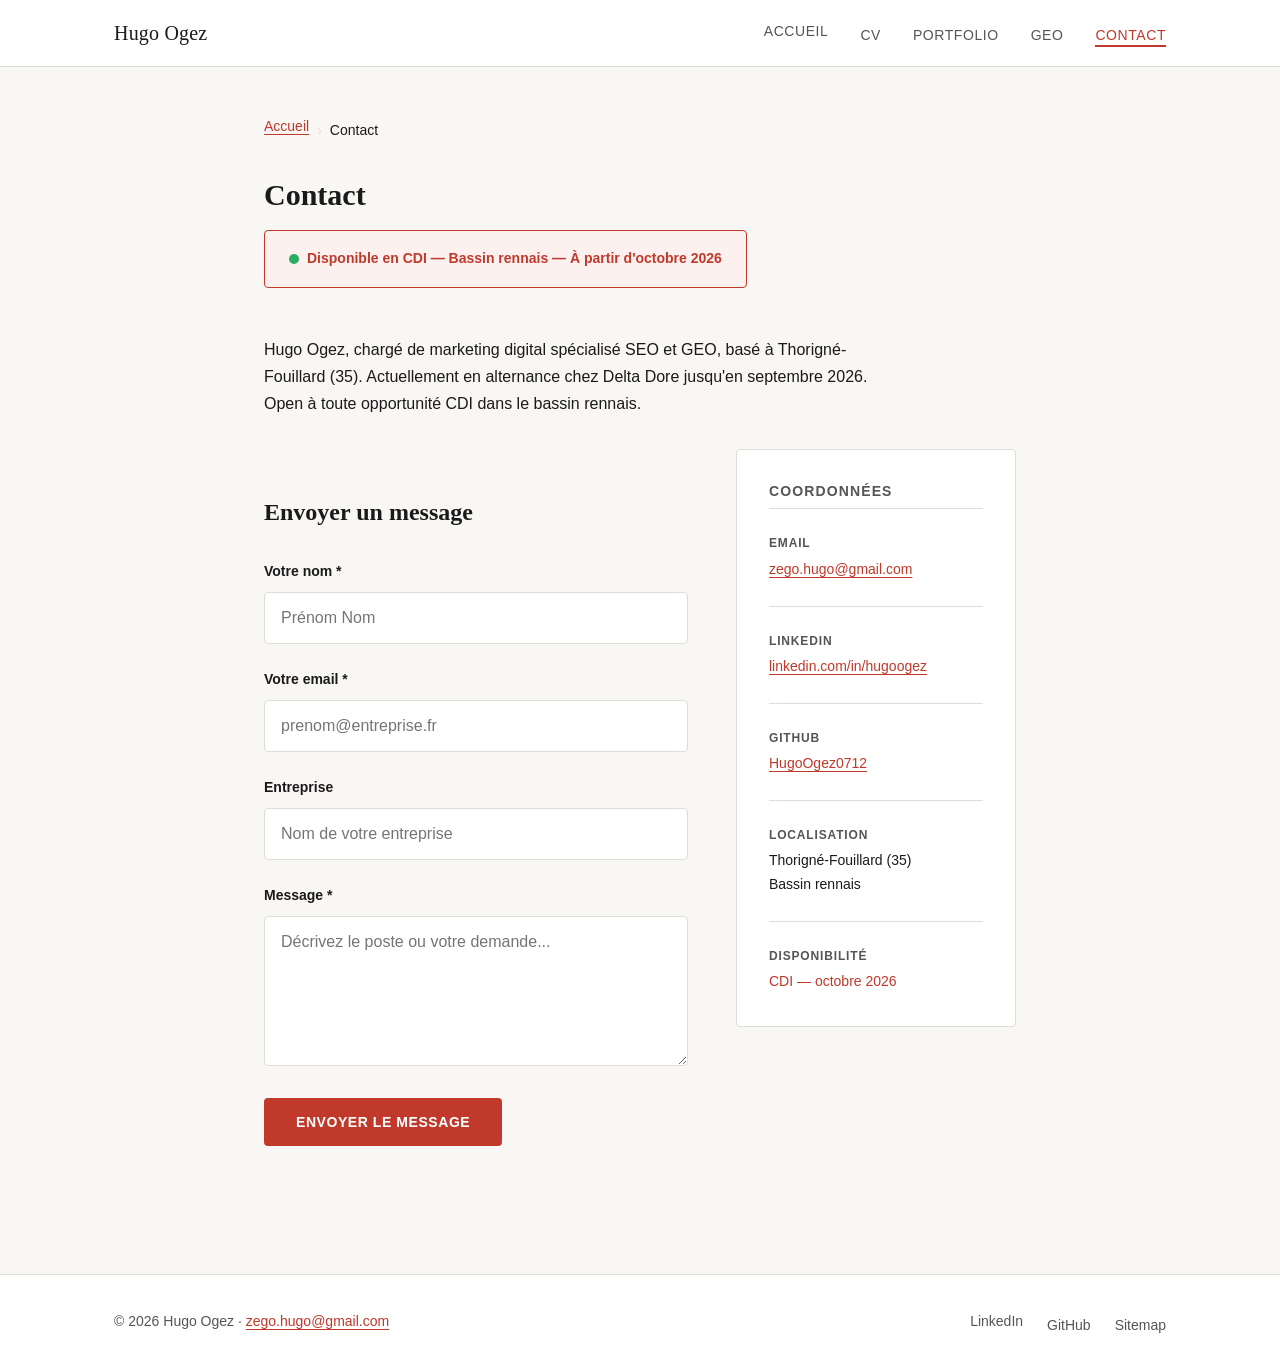
==== contact.html @ 4b35f0ff "Initial commit — portfolio Hugo Ogez" ====
<!DOCTYPE html>
<html lang="fr">

<head>
  <!-- ============================================================
       META ESSENTIELS
       ============================================================ -->
  <meta charset="UTF-8">
  <meta name="viewport" content="width=device-width, initial-scale=1.0">

  <!-- Title : 55 caractères -->
  <title>Contact — Hugo Ogez, disponible en CDI à Rennes 2026</title>

  <!-- Meta description : 157 caractères -->
  <meta name="description" content="Contacter Hugo Ogez, chargé de marketing digital SEO à Rennes. Disponible en CDI dans le bassin rennais à partir d'octobre 2026. Email, LinkedIn, formulaire.">

  <link rel="canonical" href="https://hugoogez.fr/contact.html">

  <!-- Open Graph -->
  <meta property="og:type"        content="website">
  <meta property="og:url"         content="https://hugoogez.fr/contact.html">
  <meta property="og:locale"      content="fr_FR">
  <meta property="og:site_name"   content="Hugo Ogez">
  <meta property="og:title"       content="Contact — Hugo Ogez, disponible en CDI à Rennes 2026">
  <meta property="og:description" content="Contacter Hugo Ogez, chargé de marketing digital SEO à Rennes. Disponible en CDI dans le bassin rennais à partir d'octobre 2026.">

  <!-- Twitter Card -->
  <meta name="twitter:card"        content="summary">
  <meta name="twitter:title"       content="Contact — Hugo Ogez, disponible en CDI à Rennes 2026">
  <meta name="twitter:description" content="Contacter Hugo Ogez, chargé de marketing digital SEO à Rennes. Disponible en CDI dans le bassin rennais à partir d'octobre 2026.">

  <link rel="stylesheet" href="style.css">

  <!-- Styles spécifiques à la page contact -->
  <style>
    /* Mise en page deux colonnes : formulaire + infos directes */
    .contact-grille {
      display: grid;
      grid-template-columns: 1fr 280px;
      gap: var(--espace-2xl);
      align-items: start;
      margin-top: var(--espace-xl);
    }

    /* Colonne d'informations directes */
    .contact-infos {
      background-color: var(--couleur-blanc);
      border:           1px solid var(--couleur-bordure);
      border-radius:    var(--rayon);
      padding:          var(--espace-xl);
    }

    .contact-infos h2 {
      font-size:      var(--taille-sm);
      font-family:    var(--police-sans);
      text-transform: uppercase;
      letter-spacing: 0.08em;
      color:          var(--couleur-texte-doux);
      margin-top:     0;
      margin-bottom:  var(--espace-lg);
      padding-bottom: var(--espace-sm);
      border-bottom:  1px solid var(--couleur-bordure);
    }

    .contact-lien {
      display:       flex;
      flex-direction: column;
      gap:           var(--espace-xs);
      margin-bottom: var(--espace-lg);
      padding-bottom: var(--espace-lg);
      border-bottom: 1px solid var(--couleur-bordure);
    }

    .contact-lien:last-child {
      border-bottom:  none;
      margin-bottom:  0;
      padding-bottom: 0;
    }

    .contact-lien__label {
      font-size:   var(--taille-xs);
      font-weight: 700;
      text-transform: uppercase;
      letter-spacing: 0.07em;
      color:       var(--couleur-texte-doux);
    }

    .contact-lien__valeur {
      font-size:   var(--taille-sm);
      font-weight: 500;
      word-break:  break-all; /* évite le débordement sur mobile */
    }

    /* Encart disponibilité CDI */
    .dispo-badge {
      background-color: var(--couleur-accent-fond);
      border:           1px solid var(--couleur-accent);
      border-radius:    var(--rayon);
      padding:          var(--espace-md) var(--espace-lg);
      margin-bottom:    var(--espace-2xl);
      display:          inline-flex;
      align-items:      center;
      gap:              var(--espace-sm);
    }

    /* Pastille verte "disponible" */
    .dispo-badge::before {
      content:          "";
      display:          inline-block;
      width:            10px;
      height:           10px;
      border-radius:    50%;
      background-color: #27ae60; /* vert — exception à la palette, signification universelle */
      flex-shrink:      0;
    }

    .dispo-badge p {
      font-size:     var(--taille-sm);
      font-weight:   600;
      color:         var(--couleur-accent);
      margin-bottom: 0;
      max-width:     none;
    }

    /* Responsive : une colonne sur mobile */
    @media (max-width: 700px) {
      .contact-grille {
        grid-template-columns: 1fr;
      }

      /* Sur mobile, les infos passent avant le formulaire */
      .contact-infos {
        order: -1;
      }
    }
  </style>

  <!-- ============================================================
       DONNÉES STRUCTURÉES JSON-LD
       - WebPage + BreadcrumbList
       - ContactPage : schema spécifique aux pages de contact
       ============================================================ -->
  <script type="application/ld+json">
  {
    "@context": "https://schema.org",
    "@graph": [
      {
        "@type": "ContactPage",
        "@id": "https://hugoogez.fr/contact.html#webpage",
        "url": "https://hugoogez.fr/contact.html",
        "name": "Contact — Hugo Ogez",
        "description": "Page de contact de Hugo Ogez, chargé de marketing digital disponible en CDI à Rennes en octobre 2026.",
        "inLanguage": "fr-FR",
        "isPartOf": {
          "@type": "WebSite",
          "@id": "https://hugoogez.fr/#website",
          "url": "https://hugoogez.fr/",
          "name": "Hugo Ogez"
        },
        "about": {
          "@id": "https://hugoogez.fr/#hugo-ogez"
        },
        "breadcrumb": {
          "@id": "https://hugoogez.fr/contact.html#breadcrumb"
        }
      },
      {
        "@type": "BreadcrumbList",
        "@id": "https://hugoogez.fr/contact.html#breadcrumb",
        "itemListElement": [
          {
            "@type": "ListItem",
            "position": 1,
            "name": "Accueil",
            "item": "https://hugoogez.fr/"
          },
          {
            "@type": "ListItem",
            "position": 2,
            "name": "Contact",
            "item": "https://hugoogez.fr/contact.html"
          }
        ]
      },
      {
        "@type": "Person",
        "@id": "https://hugoogez.fr/#hugo-ogez",
        "name": "Hugo Ogez",
        "email": "zego.hugo@gmail.com",
        "url": "https://hugoogez.fr/",
        "jobTitle": "Chargé de marketing digital — SEO & Contenu",
        "address": {
          "@type": "PostalAddress",
          "addressLocality": "Thorigné-Fouillard",
          "addressRegion": "Ille-et-Vilaine",
          "addressCountry": "FR"
        },
        "sameAs": [
          "https://www.linkedin.com/in/hugoogez/",
          "https://github.com/HugoOgez0712"
        ]
      }
    ]
  }
  </script>

</head>

<body>

  <!-- ============================================================
       EN-TÊTE ET NAVIGATION
       ============================================================ -->
  <header class="site-header" role="banner">
    <div class="conteneur conteneur--large">

      <a href="index.html" class="site-logo" aria-label="Hugo Ogez — accueil">Hugo Ogez</a>

      <button class="menu-toggle" aria-controls="navigation-principale" aria-expanded="false" aria-label="Ouvrir le menu">
        &#9776;
      </button>

      <nav aria-label="Navigation principale">
        <ul class="site-nav" id="navigation-principale" role="list">
          <li><a href="index.html"     >Accueil</a></li>
          <li><a href="cv.html"       >CV</a></li>
          <li><a href="portfolio.html">Portfolio</a></li>
          <li><a href="geo.html"      >GEO</a></li>
          <li><a href="contact.html"   aria-current="page">Contact</a></li>
        </ul>
      </nav>

    </div>
  </header>

  <!-- ============================================================
       CONTENU PRINCIPAL
       ============================================================ -->
  <main class="site-main" id="contenu-principal" role="main">
    <div class="conteneur">

      <!-- Fil d'Ariane -->
      <nav aria-label="Fil d'Ariane">
        <ol style="list-style:none; padding:0; display:flex; gap:var(--espace-sm); font-size:var(--taille-sm); color:var(--couleur-texte-doux); margin-bottom:var(--espace-xl);">
          <li><a href="index.html">Accueil</a></li>
          <li aria-hidden="true" style="color:var(--couleur-bordure);">›</li>
          <li aria-current="page" style="color:var(--couleur-texte);">Contact</li>
        </ol>
      </nav>

      <h1>Contact</h1>

      <!-- Encart disponibilité CDI — info clé visible immédiatement -->
      <div class="dispo-badge" role="note" aria-label="Statut de disponibilité">
        <p>Disponible en CDI — Bassin rennais — À partir d'octobre 2026</p>
      </div>

      <p>
        Hugo Ogez, chargé de marketing digital spécialisé SEO et GEO, basé à
        Thorigné-Fouillard (35). Actuellement en alternance chez Delta Dore
        jusqu'en septembre 2026. Open à toute opportunité CDI dans le bassin rennais.
      </p>

      <!-- Grille formulaire + infos directes -->
      <div class="contact-grille">

        <!-- ==================== FORMULAIRE ==================== -->
        <!-- Compatible Netlify Forms : l'attribut data-netlify="true"
             suffit pour activer la réception des messages sans backend.
             Si hébergé sur GitHub Pages, remplacer par un service tiers
             (Formspree, Web3Forms) en changeant l'action du formulaire. -->
        <section aria-labelledby="titre-formulaire">
          <h2 id="titre-formulaire">Envoyer un message</h2>

          <form
            class="formulaire"
            name="contact"
            method="POST"
            data-netlify="true"
            action="/merci.html"
            aria-label="Formulaire de contact"
          >
            <!-- Champ caché requis par Netlify Forms -->
            <input type="hidden" name="form-name" value="contact">

            <div class="formulaire__groupe">
              <label for="nom">Votre nom <span aria-hidden="true">*</span></label>
              <input
                type="text"
                id="nom"
                name="nom"
                autocomplete="name"
                required
                aria-required="true"
                placeholder="Prénom Nom"
              >
            </div>

            <div class="formulaire__groupe">
              <label for="email">Votre email <span aria-hidden="true">*</span></label>
              <input
                type="email"
                id="email"
                name="email"
                autocomplete="email"
                required
                aria-required="true"
                placeholder="prenom@entreprise.fr"
              >
            </div>

            <div class="formulaire__groupe">
              <label for="entreprise">Entreprise</label>
              <input
                type="text"
                id="entreprise"
                name="entreprise"
                autocomplete="organization"
                placeholder="Nom de votre entreprise"
              >
            </div>

            <div class="formulaire__groupe">
              <label for="message">Message <span aria-hidden="true">*</span></label>
              <textarea
                id="message"
                name="message"
                required
                aria-required="true"
                placeholder="Décrivez le poste ou votre demande..."
              ></textarea>
            </div>

            <!-- Honeypot anti-spam Netlify : champ invisible pour les humains -->
            <div style="display:none;" aria-hidden="true">
              <label>Ne pas remplir : <input name="bot-field"></label>
            </div>

            <button type="submit" class="bouton">Envoyer le message</button>

          </form>
        </section>

        <!-- ==================== INFOS DIRECTES ==================== -->
        <aside class="contact-infos" aria-label="Coordonnées directes">
          <h2>Coordonnées</h2>

          <div class="contact-lien">
            <span class="contact-lien__label">Email</span>
            <span class="contact-lien__valeur">
              <a href="mailto:zego.hugo@gmail.com">zego.hugo@gmail.com</a>
            </span>
          </div>

          <div class="contact-lien">
            <span class="contact-lien__label">LinkedIn</span>
            <span class="contact-lien__valeur">
              <a href="https://www.linkedin.com/in/hugoogez/" target="_blank" rel="noopener noreferrer">
                linkedin.com/in/hugoogez
              </a>
            </span>
          </div>

          <div class="contact-lien">
            <span class="contact-lien__label">GitHub</span>
            <span class="contact-lien__valeur">
              <a href="https://github.com/HugoOgez0712" target="_blank" rel="noopener noreferrer">
                HugoOgez0712
              </a>
            </span>
          </div>

          <div class="contact-lien">
            <span class="contact-lien__label">Localisation</span>
            <span class="contact-lien__valeur">Thorigné-Fouillard (35)<br>Bassin rennais</span>
          </div>

          <div class="contact-lien">
            <span class="contact-lien__label">Disponibilité</span>
            <span class="contact-lien__valeur" style="color:var(--couleur-accent);">CDI — octobre 2026</span>
          </div>

        </aside>

      </div><!-- /contact-grille -->

    </div><!-- /conteneur -->
  </main>

  <!-- ============================================================
       PIED DE PAGE
       ============================================================ -->
  <footer class="site-footer" role="contentinfo">
    <div class="conteneur conteneur--large">

      <p>
        &copy; <time datetime="2026">2026</time> Hugo Ogez ·
        <a href="mailto:zego.hugo@gmail.com">zego.hugo@gmail.com</a>
      </p>

      <ul class="footer-liens" role="list">
        <li><a href="https://www.linkedin.com/in/hugoogez/"  target="_blank" rel="noopener noreferrer">LinkedIn</a></li>
        <li><a href="https://github.com/HugoOgez0712"        target="_blank" rel="noopener noreferrer">GitHub</a></li>
        <li><a href="sitemap.xml">Sitemap</a></li>
      </ul>

    </div>
  </footer>

  <!-- Menu mobile -->
  <script>
    var boutonMenu = document.querySelector('.menu-toggle');
    var navMenu    = document.querySelector('.site-nav');

    boutonMenu.addEventListener('click', function () {
      var estOuvert = navMenu.classList.toggle('est-ouvert');
      boutonMenu.setAttribute('aria-expanded', estOuvert);
    });
  </script>

</body>
</html>
---- style.css ----
/* ============================================================
   style.css — Hugo Ogez Portfolio
   Feuille de styles commune à toutes les pages
   Mobile-first, CSS custom properties, zéro framework
   ============================================================ */


/* ------------------------------------------------------------
   1. VARIABLES (Custom Properties)
   Modifier ces valeurs suffit pour changer tout le design
   ------------------------------------------------------------ */

:root {
  /* Palette */
  --couleur-fond:        #f9f7f4;   /* blanc cassé chaud — moins agressif que #fff */
  --couleur-texte:       #1a1a1a;   /* noir doux — meilleur contraste que #000 pur */
  --couleur-texte-doux:  #555555;   /* gris moyen — pour le texte secondaire */
  --couleur-accent:      #c0392b;   /* rouge brique — couleur unique du site */
  --couleur-accent-fond: #fdf1f0;   /* rouge très pâle — fond des éléments mis en avant */
  --couleur-bordure:     #e0ddd8;   /* gris chaud — séparateurs, bordures */
  --couleur-blanc:       #ffffff;

  /* Typographie — polices système uniquement, zéro Google Fonts */
  --police-serif:   Georgia, 'Times New Roman', serif;
  --police-sans:    -apple-system, BlinkMacSystemFont, 'Segoe UI', Helvetica, Arial, sans-serif;
  --police-mono:    'Courier New', Courier, monospace;

  /* Tailles de police (échelle modulaire × 1.25) */
  --taille-xs:   0.75rem;   /*  12px */
  --taille-sm:   0.875rem;  /*  14px */
  --taille-base: 1rem;      /*  16px */
  --taille-md:   1.125rem;  /*  18px */
  --taille-lg:   1.25rem;   /*  20px */
  --taille-xl:   1.5rem;    /*  24px */
  --taille-2xl:  1.875rem;  /*  30px */
  --taille-3xl:  2.25rem;   /*  36px */

  /* Espacements */
  --espace-xs:  0.25rem;  /*  4px */
  --espace-sm:  0.5rem;   /*  8px */
  --espace-md:  1rem;     /* 16px */
  --espace-lg:  1.5rem;   /* 24px */
  --espace-xl:  2rem;     /* 32px */
  --espace-2xl: 3rem;     /* 48px */
  --espace-3xl: 4rem;     /* 64px */

  /* Mise en page */
  --largeur-max:      800px;  /* colonne de contenu — étroite pour confort de lecture */
  --largeur-max-wide: 1100px; /* pour les sections pleine largeur */
  --rayon:            4px;    /* arrondi des boutons et cadres */

  /* Transitions */
  --transition: 0.2s ease;
}


/* ------------------------------------------------------------
   2. RESET MINIMAL
   On remet à zéro uniquement ce qui nous gêne, pas tout
   ------------------------------------------------------------ */

*, *::before, *::after {
  box-sizing: border-box; /* le padding ne déborde plus du conteneur */
  margin: 0;
  padding: 0;
}

html {
  font-size: 100%;          /* respecte les préférences de l'utilisateur */
  scroll-behavior: smooth;  /* défilement fluide pour les ancres */
  -webkit-text-size-adjust: 100%; /* empêche iOS de zoomer sur les inputs */
}

body {
  font-family:      var(--police-sans);
  font-size:        var(--taille-base);
  line-height:      1.7;
  color:            var(--couleur-texte);
  background-color: var(--couleur-fond);
  -webkit-font-smoothing:  antialiased; /* lissage police sur WebKit */
  -moz-osx-font-smoothing: grayscale;
}

img {
  max-width: 100%;
  height: auto;
  display: block;
}

a {
  color: var(--couleur-accent);
  text-decoration: underline;
  text-underline-offset: 3px; /* espace entre texte et soulignement */
  transition: opacity var(--transition);
}

a:hover {
  opacity: 0.75;
}

ul, ol {
  padding-left: var(--espace-lg);
}

/* Améliore la lisibilité des listes dans le contenu */
li + li {
  margin-top: var(--espace-xs);
}


/* ------------------------------------------------------------
   3. TYPOGRAPHIE
   ------------------------------------------------------------ */

h1, h2, h3, h4 {
  font-family:  var(--police-serif);
  line-height:  1.3;
  color:        var(--couleur-texte);
  margin-bottom: var(--espace-md);
}

h1 { font-size: var(--taille-2xl); }
h2 { font-size: var(--taille-xl);  }
h3 { font-size: var(--taille-lg);  }
h4 { font-size: var(--taille-md);  }

/* Hiérarchie visuelle : les titres de section ont plus d'espace au-dessus */
h2 { margin-top: var(--espace-2xl); }
h3 { margin-top: var(--espace-xl);  }

p {
  margin-bottom: var(--espace-md);
  max-width: 68ch; /* ~68 caractères par ligne — confort de lecture optimal */
}

/* Le dernier paragraphe d'un bloc n'a pas de marge en bas */
p:last-child {
  margin-bottom: 0;
}

strong {
  font-weight: 600;
  color: var(--couleur-texte);
}

em {
  font-style: italic;
  color: var(--couleur-texte-doux);
}

/* Texte de mise en avant (chiffres, stats, citations courtes) */
.lead {
  font-size:   var(--taille-md);
  font-family: var(--police-serif);
  color:       var(--couleur-texte-doux);
  font-style:  italic;
  margin-bottom: var(--espace-lg);
}

/* Petit texte (dates, mentions légales, etc.) */
small, .texte-petit {
  font-size: var(--taille-sm);
  color:     var(--couleur-texte-doux);
}

/* Inline code */
code {
  font-family:      var(--police-mono);
  font-size:        var(--taille-sm);
  background-color: var(--couleur-accent-fond);
  color:            var(--couleur-accent);
  padding:          var(--espace-xs) var(--espace-sm);
  border-radius:    var(--rayon);
}


/* ------------------------------------------------------------
   4. MISE EN PAGE — CONTENEUR CENTRAL
   ------------------------------------------------------------ */

/* Conteneur standard — centré, avec marges latérales sur mobile */
.conteneur {
  width: 100%;
  max-width: var(--largeur-max);
  margin-left:  auto;
  margin-right: auto;
  padding-left:  var(--espace-lg);
  padding-right: var(--espace-lg);
}

/* Variante large pour les sections d'intro et nav */
.conteneur--large {
  max-width: var(--largeur-max-wide);
}


/* ------------------------------------------------------------
   5. EN-TÊTE (HEADER) ET NAVIGATION
   ------------------------------------------------------------ */

.site-header {
  border-bottom: 1px solid var(--couleur-bordure);
  background-color: var(--couleur-blanc);
  position: sticky;   /* reste visible au scroll */
  top: 0;
  z-index: 100;
}

.site-header .conteneur {
  display:         flex;
  align-items:     center;
  justify-content: space-between;
  padding-top:    var(--espace-md);
  padding-bottom: var(--espace-md);
  max-width: var(--largeur-max-wide);
}

/* Logo / nom du site */
.site-logo {
  font-family:     var(--police-serif);
  font-size:       var(--taille-lg);
  font-weight:     normal;
  color:           var(--couleur-texte);
  text-decoration: none;
  letter-spacing:  0.01em;
}

.site-logo:hover {
  color:   var(--couleur-accent);
  opacity: 1; /* annule l'opacité générique des liens */
}

/* Navigation principale */
.site-nav {
  display: flex;
  gap: var(--espace-xl);
  list-style: none;
  padding: 0;
  margin: 0;
}

.site-nav a {
  font-size:       var(--taille-sm);
  font-weight:     500;
  color:           var(--couleur-texte-doux);
  text-decoration: none;
  letter-spacing:  0.04em;
  text-transform:  uppercase;
  transition:      color var(--transition);
}

.site-nav a:hover,
.site-nav a[aria-current="page"] {
  color:   var(--couleur-accent);
  opacity: 1;
}

/* Indicateur de page active */
.site-nav a[aria-current="page"] {
  border-bottom: 2px solid var(--couleur-accent);
  padding-bottom: 2px;
}

/* Bouton menu hamburger — masqué sur desktop */
.menu-toggle {
  display:    none;
  background: none;
  border:     none;
  cursor:     pointer;
  padding:    var(--espace-sm);
  color:      var(--couleur-texte);
  font-size:  var(--taille-xl);
  line-height: 1;
}


/* ------------------------------------------------------------
   6. CONTENU PRINCIPAL
   ------------------------------------------------------------ */

.site-main {
  padding-top:    var(--espace-2xl);
  padding-bottom: var(--espace-3xl);
}

/* Section générique avec séparateur */
.section {
  margin-bottom: var(--espace-2xl);
}

/* Ligne de séparation entre sections */
.separateur {
  border: none;
  border-top: 1px solid var(--couleur-bordure);
  margin: var(--espace-2xl) 0;
}


/* ------------------------------------------------------------
   7. COMPOSANTS RÉUTILISABLES
   ------------------------------------------------------------ */

/* --- Étiquette / Tag (compétences, outils) --- */
.tag {
  display:          inline-block;
  font-size:        var(--taille-xs);
  font-weight:      600;
  text-transform:   uppercase;
  letter-spacing:   0.06em;
  color:            var(--couleur-accent);
  background-color: var(--couleur-accent-fond);
  border:           1px solid var(--couleur-accent);
  padding:          var(--espace-xs) var(--espace-sm);
  border-radius:    var(--rayon);
}

/* Groupe de tags */
.tags {
  display:    flex;
  flex-wrap:  wrap;
  gap:        var(--espace-sm);
  margin-top: var(--espace-md);
}

/* --- Carte (fiche projet, expérience) --- */
.carte {
  background-color: var(--couleur-blanc);
  border:           1px solid var(--couleur-bordure);
  border-radius:    var(--rayon);
  padding:          var(--espace-xl);
  margin-bottom:    var(--espace-lg);
}

.carte__date {
  font-size:  var(--taille-sm);
  color:      var(--couleur-texte-doux);
  font-style: italic;
  margin-bottom: var(--espace-sm);
}

.carte__titre {
  font-family:   var(--police-serif);
  font-size:     var(--taille-lg);
  margin-bottom: var(--espace-sm);
  margin-top:    0;
}

.carte__lieu {
  font-size:     var(--taille-sm);
  font-weight:   600;
  color:         var(--couleur-accent);
  margin-bottom: var(--espace-md);
}

/* --- Bouton --- */
.bouton {
  display:          inline-block;
  padding:          var(--espace-md) var(--espace-xl);
  background-color: var(--couleur-accent);
  color:            var(--couleur-blanc);
  text-decoration:  none;
  font-size:        var(--taille-sm);
  font-weight:      600;
  letter-spacing:   0.04em;
  text-transform:   uppercase;
  border-radius:    var(--rayon);
  transition:       opacity var(--transition);
  border:           none;
  cursor:           pointer;
}

.bouton:hover {
  opacity: 0.85;
  color: var(--couleur-blanc);
}

/* Variante secondaire (contour) */
.bouton--secondaire {
  background-color: transparent;
  color:            var(--couleur-accent);
  border:           2px solid var(--couleur-accent);
}

.bouton--secondaire:hover {
  background-color: var(--couleur-accent);
  color:            var(--couleur-blanc);
  opacity:          1;
}

/* --- Bloc mis en avant (callout) --- */
.callout {
  background-color: var(--couleur-accent-fond);
  border-left:      4px solid var(--couleur-accent);
  padding:          var(--espace-lg) var(--espace-xl);
  border-radius:    0 var(--rayon) var(--rayon) 0;
  margin:           var(--espace-xl) 0;
}

.callout p {
  margin-bottom: 0;
  color:         var(--couleur-texte);
}

/* --- FAQ --- */
.faq {
  margin-top: var(--espace-xl);
}

.faq__item {
  border-top: 1px solid var(--couleur-bordure);
  padding: var(--espace-lg) 0;
}

.faq__item:last-child {
  border-bottom: 1px solid var(--couleur-bordure);
}

.faq__question {
  font-family:   var(--police-serif);
  font-size:     var(--taille-md);
  font-weight:   normal;
  margin-bottom: var(--espace-sm);
  margin-top:    0;
  color:         var(--couleur-texte);
}

.faq__reponse {
  color: var(--couleur-texte-doux);
  margin-bottom: 0;
}

/* --- Formulaire de contact --- */
.formulaire {
  margin-top: var(--espace-xl);
}

.formulaire__groupe {
  margin-bottom: var(--espace-lg);
}

.formulaire label {
  display:       block;
  font-size:     var(--taille-sm);
  font-weight:   600;
  margin-bottom: var(--espace-sm);
  color:         var(--couleur-texte);
}

.formulaire input,
.formulaire textarea {
  width:            100%;
  padding:          var(--espace-md);
  border:           1px solid var(--couleur-bordure);
  border-radius:    var(--rayon);
  font-family:      var(--police-sans);
  font-size:        var(--taille-base);
  color:            var(--couleur-texte);
  background-color: var(--couleur-blanc);
  transition:       border-color var(--transition);
}

.formulaire input:focus,
.formulaire textarea:focus {
  outline:      none;
  border-color: var(--couleur-accent);
}

.formulaire textarea {
  min-height: 150px;
  resize:     vertical;
}


/* ------------------------------------------------------------
   8. PIED DE PAGE (FOOTER)
   ------------------------------------------------------------ */

.site-footer {
  border-top:       1px solid var(--couleur-bordure);
  background-color: var(--couleur-blanc);
  padding:          var(--espace-xl) 0;
  margin-top:       var(--espace-3xl);
}

.site-footer .conteneur {
  display:         flex;
  align-items:     center;
  justify-content: space-between;
  flex-wrap:       wrap;
  gap:             var(--espace-md);
  max-width: var(--largeur-max-wide);
}

.site-footer p {
  font-size:     var(--taille-sm);
  color:         var(--couleur-texte-doux);
  margin-bottom: 0;
  max-width:     none;
}

.footer-liens {
  display:    flex;
  gap:        var(--espace-lg);
  list-style: none;
  padding:    0;
  margin:     0;
}

.footer-liens a {
  font-size:  var(--taille-sm);
  color:      var(--couleur-texte-doux);
  text-decoration: none;
}

.footer-liens a:hover {
  color: var(--couleur-accent);
}


/* ------------------------------------------------------------
   9. RESPONSIVE — menu mobile
   Point de rupture unique à 700px
   ------------------------------------------------------------ */

@media (max-width: 700px) {

  /* Titres légèrement réduits sur mobile */
  h1 { font-size: var(--taille-xl); }
  h2 { font-size: var(--taille-lg); }

  /* Navigation mobile : masquée par défaut, révélée par JS */
  .site-nav {
    display:          none;
    position:         absolute;
    top:              100%;
    left:             0;
    right:            0;
    background-color: var(--couleur-blanc);
    border-bottom:    1px solid var(--couleur-bordure);
    flex-direction:   column;
    gap:              0;
    padding:          var(--espace-md) 0;
  }

  /* Quand le menu est ouvert (classe ajoutée par JS) */
  .site-nav.est-ouvert {
    display: flex;
  }

  .site-nav li {
    width: 100%;
  }

  .site-nav a {
    display:  block;
    padding:  var(--espace-md) var(--espace-lg);
    font-size: var(--taille-base);
  }

  /* Affiche le bouton hamburger */
  .menu-toggle {
    display: block;
  }

  /* Le header devient le référent pour la position absolute du menu */
  .site-header {
    position: relative; /* sur mobile on lâche le sticky pour ne pas gêner */
  }

  /* Cartes : réduction du padding sur petit écran */
  .carte {
    padding: var(--espace-lg);
  }

  /* Footer en colonne sur mobile */
  .site-footer .conteneur {
    flex-direction: column;
    align-items:    flex-start;
  }
}


/* ------------------------------------------------------------
   10. ACCESSIBILITÉ
   ------------------------------------------------------------ */

/* Affiche le focus visible pour la navigation au clavier */
:focus-visible {
  outline:        2px solid var(--couleur-accent);
  outline-offset: 3px;
  border-radius:  var(--rayon);
}

/* Masque visuellement mais garde accessible aux lecteurs d'écran */
.sr-only {
  position:   absolute;
  width:      1px;
  height:     1px;
  padding:    0;
  margin:     -1px;
  overflow:   hidden;
  clip:       rect(0, 0, 0, 0);
  white-space: nowrap;
  border:     0;
}

/* Respecte les préférences de réduction de mouvement */
@media (prefers-reduced-motion: reduce) {
  *, *::before, *::after {
    animation-duration:   0.01ms !important;
    transition-duration:  0.01ms !important;
    scroll-behavior:      auto !important;
  }
}
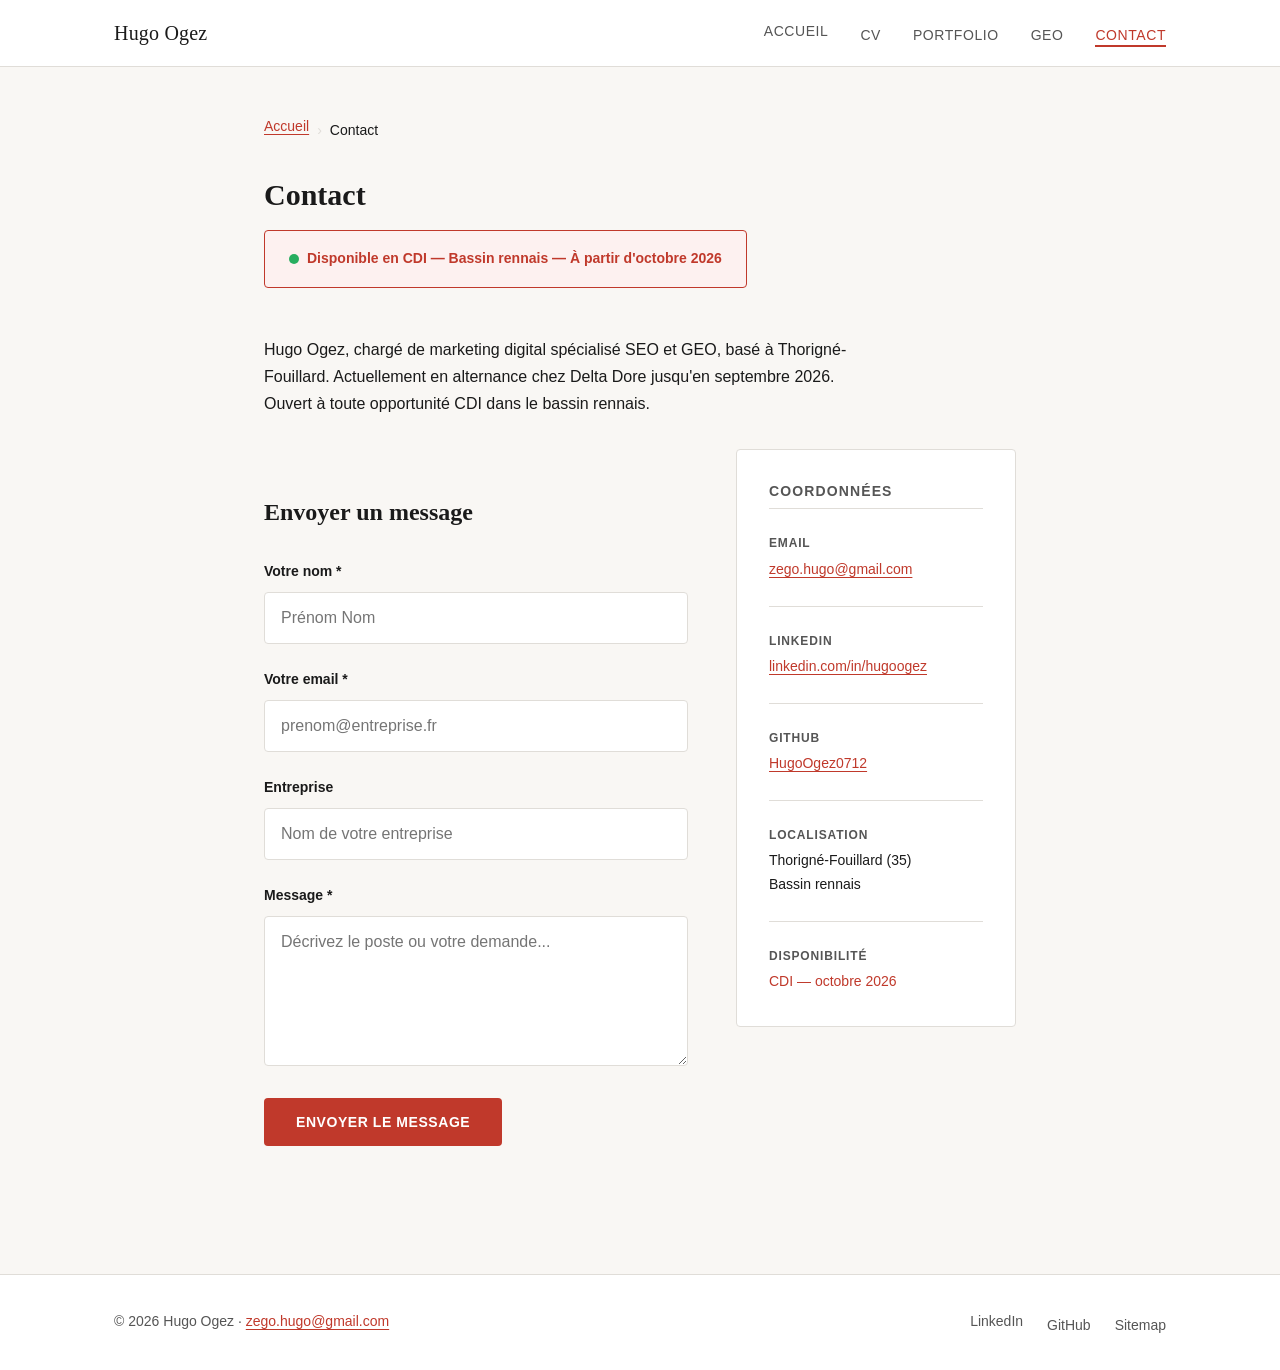
==== commit fe496e57: "improved security" ====
--- a/contact.html
+++ b/contact.html
@@ -1,422 +1,477 @@
 <!DOCTYPE html>
 <html lang="fr">
-
-<head>
-  <!-- ============================================================
+  <head>
+    <!-- ============================================================
        META ESSENTIELS
        ============================================================ -->
-  <meta charset="UTF-8">
-  <meta name="viewport" content="width=device-width, initial-scale=1.0">
-
-  <!-- Title : 55 caractères -->
-  <title>Contact — Hugo Ogez, disponible en CDI à Rennes 2026</title>
-
-  <!-- Meta description : 157 caractères -->
-  <meta name="description" content="Contacter Hugo Ogez, chargé de marketing digital SEO à Rennes. Disponible en CDI dans le bassin rennais à partir d'octobre 2026. Email, LinkedIn, formulaire.">
-
-  <link rel="canonical" href="https://hugoogez.fr/contact.html">
-
-  <!-- Open Graph -->
-  <meta property="og:type"        content="website">
-  <meta property="og:url"         content="https://hugoogez.fr/contact.html">
-  <meta property="og:locale"      content="fr_FR">
-  <meta property="og:site_name"   content="Hugo Ogez">
-  <meta property="og:title"       content="Contact — Hugo Ogez, disponible en CDI à Rennes 2026">
-  <meta property="og:description" content="Contacter Hugo Ogez, chargé de marketing digital SEO à Rennes. Disponible en CDI dans le bassin rennais à partir d'octobre 2026.">
-
-  <!-- Twitter Card -->
-  <meta name="twitter:card"        content="summary">
-  <meta name="twitter:title"       content="Contact — Hugo Ogez, disponible en CDI à Rennes 2026">
-  <meta name="twitter:description" content="Contacter Hugo Ogez, chargé de marketing digital SEO à Rennes. Disponible en CDI dans le bassin rennais à partir d'octobre 2026.">
-
-  <link rel="stylesheet" href="style.css">
-
-  <!-- Styles spécifiques à la page contact -->
-  <style>
-    /* Mise en page deux colonnes : formulaire + infos directes */
-    .contact-grille {
-      display: grid;
-      grid-template-columns: 1fr 280px;
-      gap: var(--espace-2xl);
-      align-items: start;
-      margin-top: var(--espace-xl);
-    }
-
-    /* Colonne d'informations directes */
-    .contact-infos {
-      background-color: var(--couleur-blanc);
-      border:           1px solid var(--couleur-bordure);
-      border-radius:    var(--rayon);
-      padding:          var(--espace-xl);
-    }
-
-    .contact-infos h2 {
-      font-size:      var(--taille-sm);
-      font-family:    var(--police-sans);
-      text-transform: uppercase;
-      letter-spacing: 0.08em;
-      color:          var(--couleur-texte-doux);
-      margin-top:     0;
-      margin-bottom:  var(--espace-lg);
-      padding-bottom: var(--espace-sm);
-      border-bottom:  1px solid var(--couleur-bordure);
-    }
-
-    .contact-lien {
-      display:       flex;
-      flex-direction: column;
-      gap:           var(--espace-xs);
-      margin-bottom: var(--espace-lg);
-      padding-bottom: var(--espace-lg);
-      border-bottom: 1px solid var(--couleur-bordure);
-    }
-
-    .contact-lien:last-child {
-      border-bottom:  none;
-      margin-bottom:  0;
-      padding-bottom: 0;
-    }
-
-    .contact-lien__label {
-      font-size:   var(--taille-xs);
-      font-weight: 700;
-      text-transform: uppercase;
-      letter-spacing: 0.07em;
-      color:       var(--couleur-texte-doux);
-    }
-
-    .contact-lien__valeur {
-      font-size:   var(--taille-sm);
-      font-weight: 500;
-      word-break:  break-all; /* évite le débordement sur mobile */
-    }
-
-    /* Encart disponibilité CDI */
-    .dispo-badge {
-      background-color: var(--couleur-accent-fond);
-      border:           1px solid var(--couleur-accent);
-      border-radius:    var(--rayon);
-      padding:          var(--espace-md) var(--espace-lg);
-      margin-bottom:    var(--espace-2xl);
-      display:          inline-flex;
-      align-items:      center;
-      gap:              var(--espace-sm);
-    }
-
-    /* Pastille verte "disponible" */
-    .dispo-badge::before {
-      content:          "";
-      display:          inline-block;
-      width:            10px;
-      height:           10px;
-      border-radius:    50%;
-      background-color: #27ae60; /* vert — exception à la palette, signification universelle */
-      flex-shrink:      0;
-    }
-
-    .dispo-badge p {
-      font-size:     var(--taille-sm);
-      font-weight:   600;
-      color:         var(--couleur-accent);
-      margin-bottom: 0;
-      max-width:     none;
-    }
-
-    /* Responsive : une colonne sur mobile */
-    @media (max-width: 700px) {
+    <meta charset="UTF-8" />
+    <meta name="viewport" content="width=device-width, initial-scale=1.0" />
+
+    <!-- Title : 55 caractères -->
+    <title>Contact — Hugo Ogez, disponible en CDI à Rennes 2026</title>
+
+    <!-- Meta description : 157 caractères -->
+    <meta
+      name="description"
+      content="Contacter Hugo Ogez, chargé de marketing digital SEO à Rennes. Disponible en CDI dans le bassin rennais à partir d'octobre 2026. Email, LinkedIn, formulaire."
+    />
+
+    <link rel="canonical" href="https://hugoogez.fr/contact.html" />
+
+    <!-- Open Graph -->
+    <meta property="og:type" content="website" />
+    <meta property="og:url" content="https://hugoogez.fr/contact.html" />
+    <meta property="og:locale" content="fr_FR" />
+    <meta property="og:site_name" content="Hugo Ogez" />
+    <meta
+      property="og:title"
+      content="Contact — Hugo Ogez, disponible en CDI à Rennes 2026"
+    />
+    <meta
+      property="og:description"
+      content="Contacter Hugo Ogez, chargé de marketing digital SEO à Rennes. Disponible en CDI dans le bassin rennais à partir d'octobre 2026."
+    />
+
+    <!-- Twitter Card -->
+    <meta name="twitter:card" content="summary" />
+    <meta
+      name="twitter:title"
+      content="Contact — Hugo Ogez, disponible en CDI à Rennes 2026"
+    />
+    <meta
+      name="twitter:description"
+      content="Contacter Hugo Ogez, chargé de marketing digital SEO à Rennes. Disponible en CDI dans le bassin rennais à partir d'octobre 2026."
+    />
+
+    <link rel="stylesheet" href="style.css" />
+
+    <!-- Styles spécifiques à la page contact -->
+    <style>
+      /* Mise en page deux colonnes : formulaire + infos directes */
       .contact-grille {
-        grid-template-columns: 1fr;
-      }
-
-      /* Sur mobile, les infos passent avant le formulaire */
+        display: grid;
+        grid-template-columns: 1fr 280px;
+        gap: var(--espace-2xl);
+        align-items: start;
+        margin-top: var(--espace-xl);
+      }
+
+      /* Colonne d'informations directes */
       .contact-infos {
-        order: -1;
-      }
-    }
-  </style>
-
-  <!-- ============================================================
+        background-color: var(--couleur-blanc);
+        border: 1px solid var(--couleur-bordure);
+        border-radius: var(--rayon);
+        padding: var(--espace-xl);
+      }
+
+      .contact-infos h2 {
+        font-size: var(--taille-sm);
+        font-family: var(--police-sans);
+        text-transform: uppercase;
+        letter-spacing: 0.08em;
+        color: var(--couleur-texte-doux);
+        margin-top: 0;
+        margin-bottom: var(--espace-lg);
+        padding-bottom: var(--espace-sm);
+        border-bottom: 1px solid var(--couleur-bordure);
+      }
+
+      .contact-lien {
+        display: flex;
+        flex-direction: column;
+        gap: var(--espace-xs);
+        margin-bottom: var(--espace-lg);
+        padding-bottom: var(--espace-lg);
+        border-bottom: 1px solid var(--couleur-bordure);
+      }
+
+      .contact-lien:last-child {
+        border-bottom: none;
+        margin-bottom: 0;
+        padding-bottom: 0;
+      }
+
+      .contact-lien__label {
+        font-size: var(--taille-xs);
+        font-weight: 700;
+        text-transform: uppercase;
+        letter-spacing: 0.07em;
+        color: var(--couleur-texte-doux);
+      }
+
+      .contact-lien__valeur {
+        font-size: var(--taille-sm);
+        font-weight: 500;
+        word-break: break-all; /* évite le débordement sur mobile */
+      }
+
+      /* Encart disponibilité CDI */
+      .dispo-badge {
+        background-color: var(--couleur-accent-fond);
+        border: 1px solid var(--couleur-accent);
+        border-radius: var(--rayon);
+        padding: var(--espace-md) var(--espace-lg);
+        margin-bottom: var(--espace-2xl);
+        display: inline-flex;
+        align-items: center;
+        gap: var(--espace-sm);
+      }
+
+      /* Pastille verte "disponible" */
+      .dispo-badge::before {
+        content: "";
+        display: inline-block;
+        width: 10px;
+        height: 10px;
+        border-radius: 50%;
+        background-color: #27ae60; /* vert — exception à la palette, signification universelle */
+        flex-shrink: 0;
+      }
+
+      .dispo-badge p {
+        font-size: var(--taille-sm);
+        font-weight: 600;
+        color: var(--couleur-accent);
+        margin-bottom: 0;
+        max-width: none;
+      }
+
+      /* Responsive : une colonne sur mobile */
+      @media (max-width: 700px) {
+        .contact-grille {
+          grid-template-columns: 1fr;
+        }
+
+        /* Sur mobile, les infos passent avant le formulaire */
+        .contact-infos {
+          order: -1;
+        }
+      }
+    </style>
+
+    <!-- ============================================================
        DONNÉES STRUCTURÉES JSON-LD
        - WebPage + BreadcrumbList
        - ContactPage : schema spécifique aux pages de contact
        ============================================================ -->
-  <script type="application/ld+json">
-  {
-    "@context": "https://schema.org",
-    "@graph": [
+    <script type="application/ld+json">
       {
-        "@type": "ContactPage",
-        "@id": "https://hugoogez.fr/contact.html#webpage",
-        "url": "https://hugoogez.fr/contact.html",
-        "name": "Contact — Hugo Ogez",
-        "description": "Page de contact de Hugo Ogez, chargé de marketing digital disponible en CDI à Rennes en octobre 2026.",
-        "inLanguage": "fr-FR",
-        "isPartOf": {
-          "@type": "WebSite",
-          "@id": "https://hugoogez.fr/#website",
-          "url": "https://hugoogez.fr/",
-          "name": "Hugo Ogez"
-        },
-        "about": {
-          "@id": "https://hugoogez.fr/#hugo-ogez"
-        },
-        "breadcrumb": {
-          "@id": "https://hugoogez.fr/contact.html#breadcrumb"
-        }
-      },
-      {
-        "@type": "BreadcrumbList",
-        "@id": "https://hugoogez.fr/contact.html#breadcrumb",
-        "itemListElement": [
+        "@context": "https://schema.org",
+        "@graph": [
           {
-            "@type": "ListItem",
-            "position": 1,
-            "name": "Accueil",
-            "item": "https://hugoogez.fr/"
+            "@type": "ContactPage",
+            "@id": "https://hugoogez.fr/contact.html#webpage",
+            "url": "https://hugoogez.fr/contact.html",
+            "name": "Contact — Hugo Ogez",
+            "description": "Page de contact de Hugo Ogez, chargé de marketing digital disponible en CDI à Rennes en octobre 2026.",
+            "inLanguage": "fr-FR",
+            "isPartOf": {
+              "@type": "WebSite",
+              "@id": "https://hugoogez.fr/#website",
+              "url": "https://hugoogez.fr/",
+              "name": "Hugo Ogez"
+            },
+            "about": {
+              "@id": "https://hugoogez.fr/#hugo-ogez"
+            },
+            "breadcrumb": {
+              "@id": "https://hugoogez.fr/contact.html#breadcrumb"
+            }
           },
           {
-            "@type": "ListItem",
-            "position": 2,
-            "name": "Contact",
-            "item": "https://hugoogez.fr/contact.html"
+            "@type": "BreadcrumbList",
+            "@id": "https://hugoogez.fr/contact.html#breadcrumb",
+            "itemListElement": [
+              {
+                "@type": "ListItem",
+                "position": 1,
+                "name": "Accueil",
+                "item": "https://hugoogez.fr/"
+              },
+              {
+                "@type": "ListItem",
+                "position": 2,
+                "name": "Contact",
+                "item": "https://hugoogez.fr/contact.html"
+              }
+            ]
+          },
+          {
+            "@type": "Person",
+            "@id": "https://hugoogez.fr/#hugo-ogez",
+            "name": "Hugo Ogez",
+            "email": "zego.hugo@gmail.com",
+            "url": "https://hugoogez.fr/",
+            "jobTitle": "Chargé de marketing digital — SEO & Contenu",
+            "address": {
+              "@type": "PostalAddress",
+              "addressLocality": "Thorigné-Fouillard",
+              "addressRegion": "Ille-et-Vilaine",
+              "addressCountry": "FR"
+            },
+            "sameAs": [
+              "https://www.linkedin.com/in/hugoogez/",
+              "https://github.com/HugoOgez0712"
+            ]
           }
         ]
-      },
-      {
-        "@type": "Person",
-        "@id": "https://hugoogez.fr/#hugo-ogez",
-        "name": "Hugo Ogez",
-        "email": "zego.hugo@gmail.com",
-        "url": "https://hugoogez.fr/",
-        "jobTitle": "Chargé de marketing digital — SEO & Contenu",
-        "address": {
-          "@type": "PostalAddress",
-          "addressLocality": "Thorigné-Fouillard",
-          "addressRegion": "Ille-et-Vilaine",
-          "addressCountry": "FR"
-        },
-        "sameAs": [
-          "https://www.linkedin.com/in/hugoogez/",
-          "https://github.com/HugoOgez0712"
-        ]
-      }
-    ]
-  }
-  </script>
-
-</head>
-
-<body>
-
-  <!-- ============================================================
+      }
+    </script>
+    <!-- Google tag (gtag.js) -->
+    <script async src="https://www.googletagmanager.com/gtag/js?id=G-CKZKR3BQP7"></script>
+    <script src="scripts/analytics.js"></script>
+  </head>
+
+  <body>
+    <!-- ============================================================
        EN-TÊTE ET NAVIGATION
        ============================================================ -->
-  <header class="site-header" role="banner">
-    <div class="conteneur conteneur--large">
-
-      <a href="index.html" class="site-logo" aria-label="Hugo Ogez — accueil">Hugo Ogez</a>
-
-      <button class="menu-toggle" aria-controls="navigation-principale" aria-expanded="false" aria-label="Ouvrir le menu">
-        &#9776;
-      </button>
-
-      <nav aria-label="Navigation principale">
-        <ul class="site-nav" id="navigation-principale" role="list">
-          <li><a href="index.html"     >Accueil</a></li>
-          <li><a href="cv.html"       >CV</a></li>
-          <li><a href="portfolio.html">Portfolio</a></li>
-          <li><a href="geo.html"      >GEO</a></li>
-          <li><a href="contact.html"   aria-current="page">Contact</a></li>
-        </ul>
-      </nav>
-
-    </div>
-  </header>
-
-  <!-- ============================================================
+    <header class="site-header" role="banner">
+      <div class="conteneur conteneur--large">
+        <a href="index.html" class="site-logo" aria-label="Hugo Ogez — accueil"
+          >Hugo Ogez</a
+        >
+
+        <button
+          class="menu-toggle"
+          aria-controls="navigation-principale"
+          aria-expanded="false"
+          aria-label="Ouvrir le menu"
+        >
+          &#9776;
+        </button>
+
+        <nav aria-label="Navigation principale">
+          <ul class="site-nav" id="navigation-principale" role="list">
+            <li><a href="index.html">Accueil</a></li>
+            <li><a href="cv.html">CV</a></li>
+            <li><a href="portfolio.html">Portfolio</a></li>
+            <li><a href="geo.html">GEO</a></li>
+            <li><a href="contact.html" aria-current="page">Contact</a></li>
+          </ul>
+        </nav>
+      </div>
+    </header>
+
+    <!-- ============================================================
        CONTENU PRINCIPAL
        ============================================================ -->
-  <main class="site-main" id="contenu-principal" role="main">
-    <div class="conteneur">
-
-      <!-- Fil d'Ariane -->
-      <nav aria-label="Fil d'Ariane">
-        <ol style="list-style:none; padding:0; display:flex; gap:var(--espace-sm); font-size:var(--taille-sm); color:var(--couleur-texte-doux); margin-bottom:var(--espace-xl);">
-          <li><a href="index.html">Accueil</a></li>
-          <li aria-hidden="true" style="color:var(--couleur-bordure);">›</li>
-          <li aria-current="page" style="color:var(--couleur-texte);">Contact</li>
-        </ol>
-      </nav>
-
-      <h1>Contact</h1>
-
-      <!-- Encart disponibilité CDI — info clé visible immédiatement -->
-      <div class="dispo-badge" role="note" aria-label="Statut de disponibilité">
-        <p>Disponible en CDI — Bassin rennais — À partir d'octobre 2026</p>
-      </div>
-
-      <p>
-        Hugo Ogez, chargé de marketing digital spécialisé SEO et GEO, basé à
-        Thorigné-Fouillard (35). Actuellement en alternance chez Delta Dore
-        jusqu'en septembre 2026. Open à toute opportunité CDI dans le bassin rennais.
-      </p>
-
-      <!-- Grille formulaire + infos directes -->
-      <div class="contact-grille">
-
-        <!-- ==================== FORMULAIRE ==================== -->
-        <!-- Compatible Netlify Forms : l'attribut data-netlify="true"
+    <main class="site-main" id="contenu-principal" role="main">
+      <div class="conteneur">
+        <!-- Fil d'Ariane -->
+        <nav aria-label="Fil d'Ariane">
+          <ol
+            style="
+              list-style: none;
+              padding: 0;
+              display: flex;
+              gap: var(--espace-sm);
+              font-size: var(--taille-sm);
+              color: var(--couleur-texte-doux);
+              margin-bottom: var(--espace-xl);
+            "
+          >
+            <li><a href="index.html">Accueil</a></li>
+            <li aria-hidden="true" style="color: var(--couleur-bordure)">›</li>
+            <li aria-current="page" style="color: var(--couleur-texte)">
+              Contact
+            </li>
+          </ol>
+        </nav>
+
+        <h1>Contact</h1>
+
+        <!-- Encart disponibilité CDI — info clé visible immédiatement -->
+        <div
+          class="dispo-badge"
+          role="note"
+          aria-label="Statut de disponibilité"
+        >
+          <p>Disponible en CDI — Bassin rennais — À partir d'octobre 2026</p>
+        </div>
+
+        <p>
+          Hugo Ogez, chargé de marketing digital spécialisé SEO et GEO, basé à
+          Thorigné-Fouillard. Actuellement en alternance chez Delta Dore
+          jusqu'en septembre 2026. Ouvert à toute opportunité CDI dans le bassin
+          rennais.
+        </p>
+
+        <!-- Grille formulaire + infos directes -->
+        <div class="contact-grille">
+          <!-- ==================== FORMULAIRE ==================== -->
+          <!-- Compatible Netlify Forms : l'attribut data-netlify="true"
              suffit pour activer la réception des messages sans backend.
              Si hébergé sur GitHub Pages, remplacer par un service tiers
              (Formspree, Web3Forms) en changeant l'action du formulaire. -->
-        <section aria-labelledby="titre-formulaire">
-          <h2 id="titre-formulaire">Envoyer un message</h2>
-
-          <form
-            class="formulaire"
-            name="contact"
-            method="POST"
-            data-netlify="true"
-            action="/merci.html"
-            aria-label="Formulaire de contact"
-          >
-            <!-- Champ caché requis par Netlify Forms -->
-            <input type="hidden" name="form-name" value="contact">
-
-            <div class="formulaire__groupe">
-              <label for="nom">Votre nom <span aria-hidden="true">*</span></label>
-              <input
-                type="text"
-                id="nom"
-                name="nom"
-                autocomplete="name"
-                required
-                aria-required="true"
-                placeholder="Prénom Nom"
+          <section aria-labelledby="titre-formulaire">
+            <h2 id="titre-formulaire">Envoyer un message</h2>
+
+            <form
+              class="formulaire"
+              name="contact"
+              method="POST"
+              data-netlify="true"
+              action="/merci.html"
+              aria-label="Formulaire de contact"
+            >
+              <!-- Champ caché requis par Netlify Forms -->
+              <input type="hidden" name="form-name" value="contact" />
+
+              <div class="formulaire__groupe">
+                <label for="nom"
+                  >Votre nom <span aria-hidden="true">*</span></label
+                >
+                <input
+                  type="text"
+                  id="nom"
+                  name="nom"
+                  autocomplete="name"
+                  required
+                  aria-required="true"
+                  placeholder="Prénom Nom"
+                />
+              </div>
+
+              <div class="formulaire__groupe">
+                <label for="email"
+                  >Votre email <span aria-hidden="true">*</span></label
+                >
+                <input
+                  type="email"
+                  id="email"
+                  name="email"
+                  autocomplete="email"
+                  required
+                  aria-required="true"
+                  placeholder="prenom@entreprise.fr"
+                />
+              </div>
+
+              <div class="formulaire__groupe">
+                <label for="entreprise">Entreprise</label>
+                <input
+                  type="text"
+                  id="entreprise"
+                  name="entreprise"
+                  autocomplete="organization"
+                  placeholder="Nom de votre entreprise"
+                />
+              </div>
+
+              <div class="formulaire__groupe">
+                <label for="message"
+                  >Message <span aria-hidden="true">*</span></label
+                >
+                <textarea
+                  id="message"
+                  name="message"
+                  required
+                  aria-required="true"
+                  placeholder="Décrivez le poste ou votre demande..."
+                ></textarea>
+              </div>
+
+              <!-- Honeypot anti-spam Netlify : champ invisible pour les humains -->
+              <div style="display: none" aria-hidden="true">
+                <label>Ne pas remplir : <input name="bot-field" /></label>
+              </div>
+
+              <button type="submit" class="bouton">Envoyer le message</button>
+            </form>
+          </section>
+
+          <aside class="contact-infos" aria-label="Coordonnées directes">
+            <h2>Coordonnées</h2>
+
+            <div class="contact-lien">
+              <span class="contact-lien__label">Email</span>
+              <span class="contact-lien__valeur">
+                <a href="mailto:zego.hugo@gmail.com">zego.hugo@gmail.com</a>
+              </span>
+            </div>
+
+            <div class="contact-lien">
+              <span class="contact-lien__label">LinkedIn</span>
+              <span class="contact-lien__valeur">
+                <a
+                  href="https://www.linkedin.com/in/hugoogez/"
+                  target="_blank"
+                  rel="noopener noreferrer"
+                >
+                  linkedin.com/in/hugoogez
+                </a>
+              </span>
+            </div>
+
+            <div class="contact-lien">
+              <span class="contact-lien__label">GitHub</span>
+              <span class="contact-lien__valeur">
+                <a
+                  href="https://github.com/HugoOgez0712"
+                  target="_blank"
+                  rel="noopener noreferrer"
+                >
+                  HugoOgez0712
+                </a>
+              </span>
+            </div>
+
+            <div class="contact-lien">
+              <span class="contact-lien__label">Localisation</span>
+              <span class="contact-lien__valeur"
+                >Thorigné-Fouillard (35)<br />Bassin rennais</span
               >
             </div>
 
-            <div class="formulaire__groupe">
-              <label for="email">Votre email <span aria-hidden="true">*</span></label>
-              <input
-                type="email"
-                id="email"
-                name="email"
-                autocomplete="email"
-                required
-                aria-required="true"
-                placeholder="prenom@entreprise.fr"
+            <div class="contact-lien">
+              <span class="contact-lien__label">Disponibilité</span>
+              <span
+                class="contact-lien__valeur"
+                style="color: var(--couleur-accent)"
+                >CDI — octobre 2026</span
               >
             </div>
-
-            <div class="formulaire__groupe">
-              <label for="entreprise">Entreprise</label>
-              <input
-                type="text"
-                id="entreprise"
-                name="entreprise"
-                autocomplete="organization"
-                placeholder="Nom de votre entreprise"
-              >
-            </div>
-
-            <div class="formulaire__groupe">
-              <label for="message">Message <span aria-hidden="true">*</span></label>
-              <textarea
-                id="message"
-                name="message"
-                required
-                aria-required="true"
-                placeholder="Décrivez le poste ou votre demande..."
-              ></textarea>
-            </div>
-
-            <!-- Honeypot anti-spam Netlify : champ invisible pour les humains -->
-            <div style="display:none;" aria-hidden="true">
-              <label>Ne pas remplir : <input name="bot-field"></label>
-            </div>
-
-            <button type="submit" class="bouton">Envoyer le message</button>
-
-          </form>
-        </section>
-
-        <!-- ==================== INFOS DIRECTES ==================== -->
-        <aside class="contact-infos" aria-label="Coordonnées directes">
-          <h2>Coordonnées</h2>
-
-          <div class="contact-lien">
-            <span class="contact-lien__label">Email</span>
-            <span class="contact-lien__valeur">
-              <a href="mailto:zego.hugo@gmail.com">zego.hugo@gmail.com</a>
-            </span>
-          </div>
-
-          <div class="contact-lien">
-            <span class="contact-lien__label">LinkedIn</span>
-            <span class="contact-lien__valeur">
-              <a href="https://www.linkedin.com/in/hugoogez/" target="_blank" rel="noopener noreferrer">
-                linkedin.com/in/hugoogez
-              </a>
-            </span>
-          </div>
-
-          <div class="contact-lien">
-            <span class="contact-lien__label">GitHub</span>
-            <span class="contact-lien__valeur">
-              <a href="https://github.com/HugoOgez0712" target="_blank" rel="noopener noreferrer">
-                HugoOgez0712
-              </a>
-            </span>
-          </div>
-
-          <div class="contact-lien">
-            <span class="contact-lien__label">Localisation</span>
-            <span class="contact-lien__valeur">Thorigné-Fouillard (35)<br>Bassin rennais</span>
-          </div>
-
-          <div class="contact-lien">
-            <span class="contact-lien__label">Disponibilité</span>
-            <span class="contact-lien__valeur" style="color:var(--couleur-accent);">CDI — octobre 2026</span>
-          </div>
-
-        </aside>
-
-      </div><!-- /contact-grille -->
-
-    </div><!-- /conteneur -->
-  </main>
-
-  <!-- ============================================================
+          </aside>
+        </div>
+        <!-- /contact-grille -->
+      </div>
+      <!-- /conteneur -->
+    </main>
+
+    <!-- ============================================================
        PIED DE PAGE
        ============================================================ -->
-  <footer class="site-footer" role="contentinfo">
-    <div class="conteneur conteneur--large">
-
-      <p>
-        &copy; <time datetime="2026">2026</time> Hugo Ogez ·
-        <a href="mailto:zego.hugo@gmail.com">zego.hugo@gmail.com</a>
-      </p>
-
-      <ul class="footer-liens" role="list">
-        <li><a href="https://www.linkedin.com/in/hugoogez/"  target="_blank" rel="noopener noreferrer">LinkedIn</a></li>
-        <li><a href="https://github.com/HugoOgez0712"        target="_blank" rel="noopener noreferrer">GitHub</a></li>
-        <li><a href="sitemap.xml">Sitemap</a></li>
-      </ul>
-
-    </div>
-  </footer>
-
-  <!-- Menu mobile -->
-  <script>
-    var boutonMenu = document.querySelector('.menu-toggle');
-    var navMenu    = document.querySelector('.site-nav');
-
-    boutonMenu.addEventListener('click', function () {
-      var estOuvert = navMenu.classList.toggle('est-ouvert');
-      boutonMenu.setAttribute('aria-expanded', estOuvert);
-    });
-  </script>
-
-</body>
+    <footer class="site-footer" role="contentinfo">
+      <div class="conteneur conteneur--large">
+        <p>
+          &copy; <time datetime="2026">2026</time> Hugo Ogez ·
+          <a href="mailto:zego.hugo@gmail.com">zego.hugo@gmail.com</a>
+        </p>
+
+        <ul class="footer-liens" role="list">
+          <li>
+            <a
+              href="https://www.linkedin.com/in/hugoogez/"
+              target="_blank"
+              rel="noopener noreferrer"
+              >LinkedIn</a
+            >
+          </li>
+          <li>
+            <a
+              href="https://github.com/HugoOgez0712"
+              target="_blank"
+              rel="noopener noreferrer"
+              >GitHub</a
+            >
+          </li>
+          <li><a href="sitemap.xml">Sitemap</a></li>
+        </ul>
+      </div>
+    </footer>
+
+    <!-- Menu mobile -->
+    <script src="scripts/menu.js"></script>
+  </body>
 </html>
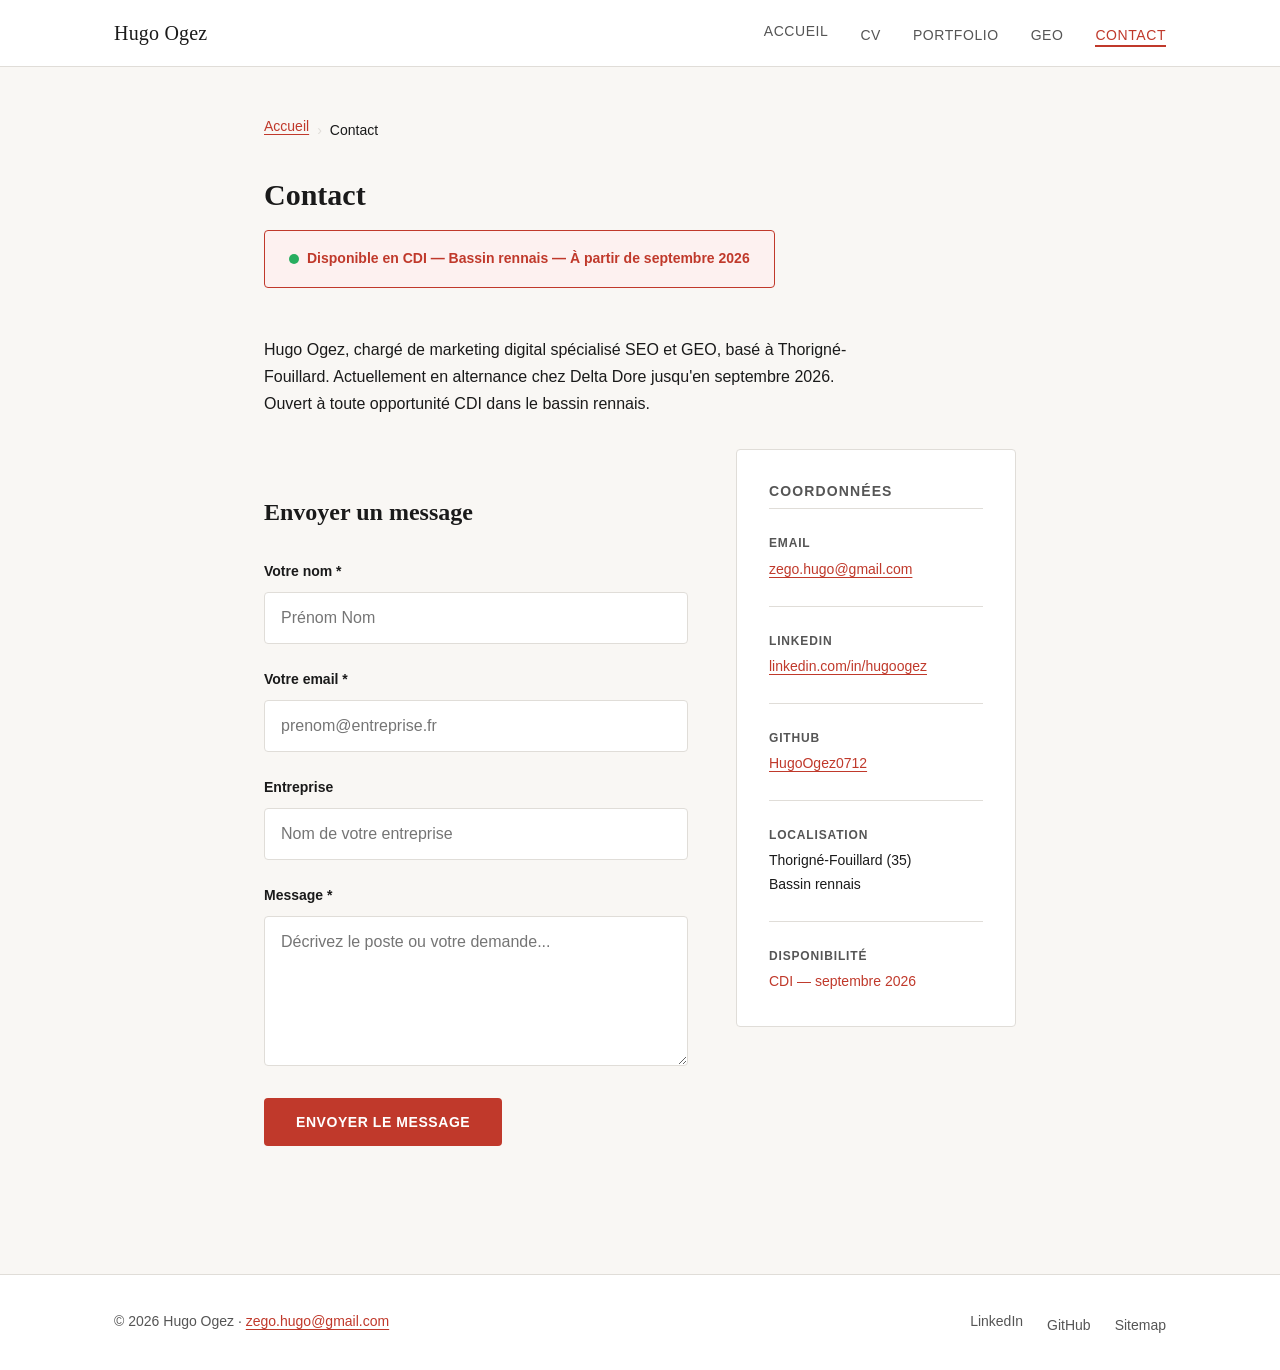
==== commit f5e0a8ef: "correction index et un peu cv" ====
--- a/contact.html
+++ b/contact.html
@@ -1,4 +1,4 @@
-<!DOCTYPE html>
+<!doctype html>
 <html lang="fr">
   <head>
     <!-- ============================================================
@@ -13,7 +13,7 @@
     <!-- Meta description : 157 caractères -->
     <meta
       name="description"
-      content="Contacter Hugo Ogez, chargé de marketing digital SEO à Rennes. Disponible en CDI dans le bassin rennais à partir d'octobre 2026. Email, LinkedIn, formulaire."
+      content="Contacter Hugo Ogez, chargé de marketing digital SEO à Rennes. Disponible en CDI dans le bassin rennais à partir de septembre 2026. Email, LinkedIn, formulaire."
     />
 
     <link rel="canonical" href="https://hugoogez.fr/contact.html" />
@@ -29,7 +29,7 @@
     />
     <meta
       property="og:description"
-      content="Contacter Hugo Ogez, chargé de marketing digital SEO à Rennes. Disponible en CDI dans le bassin rennais à partir d'octobre 2026."
+      content="Contacter Hugo Ogez, chargé de marketing digital SEO à Rennes. Disponible en CDI dans le bassin rennais à partir de septembre 2026."
     />
 
     <!-- Twitter Card -->
@@ -40,7 +40,7 @@
     />
     <meta
       name="twitter:description"
-      content="Contacter Hugo Ogez, chargé de marketing digital SEO à Rennes. Disponible en CDI dans le bassin rennais à partir d'octobre 2026."
+      content="Contacter Hugo Ogez, chargé de marketing digital SEO à Rennes. Disponible en CDI dans le bassin rennais à partir de septembre 2026."
     />
 
     <link rel="stylesheet" href="style.css" />
@@ -163,7 +163,7 @@
             "@id": "https://hugoogez.fr/contact.html#webpage",
             "url": "https://hugoogez.fr/contact.html",
             "name": "Contact — Hugo Ogez",
-            "description": "Page de contact de Hugo Ogez, chargé de marketing digital disponible en CDI à Rennes en octobre 2026.",
+            "description": "Page de contact de Hugo Ogez, chargé de marketing digital disponible en CDI à Rennes en septembre 2026.",
             "inLanguage": "fr-FR",
             "isPartOf": {
               "@type": "WebSite",
@@ -218,7 +218,10 @@
       }
     </script>
     <!-- Google tag (gtag.js) -->
-    <script async src="https://www.googletagmanager.com/gtag/js?id=G-CKZKR3BQP7"></script>
+    <script
+      async
+      src="https://www.googletagmanager.com/gtag/js?id=G-CKZKR3BQP7"
+    ></script>
     <script src="scripts/analytics.js"></script>
   </head>
 
@@ -287,7 +290,7 @@
           role="note"
           aria-label="Statut de disponibilité"
         >
-          <p>Disponible en CDI — Bassin rennais — À partir d'octobre 2026</p>
+          <p>Disponible en CDI — Bassin rennais — À partir de septembre 2026</p>
         </div>
 
         <p>
@@ -429,7 +432,7 @@
               <span
                 class="contact-lien__valeur"
                 style="color: var(--couleur-accent)"
-                >CDI — octobre 2026</span
+                >CDI — septembre 2026</span
               >
             </div>
           </aside>
